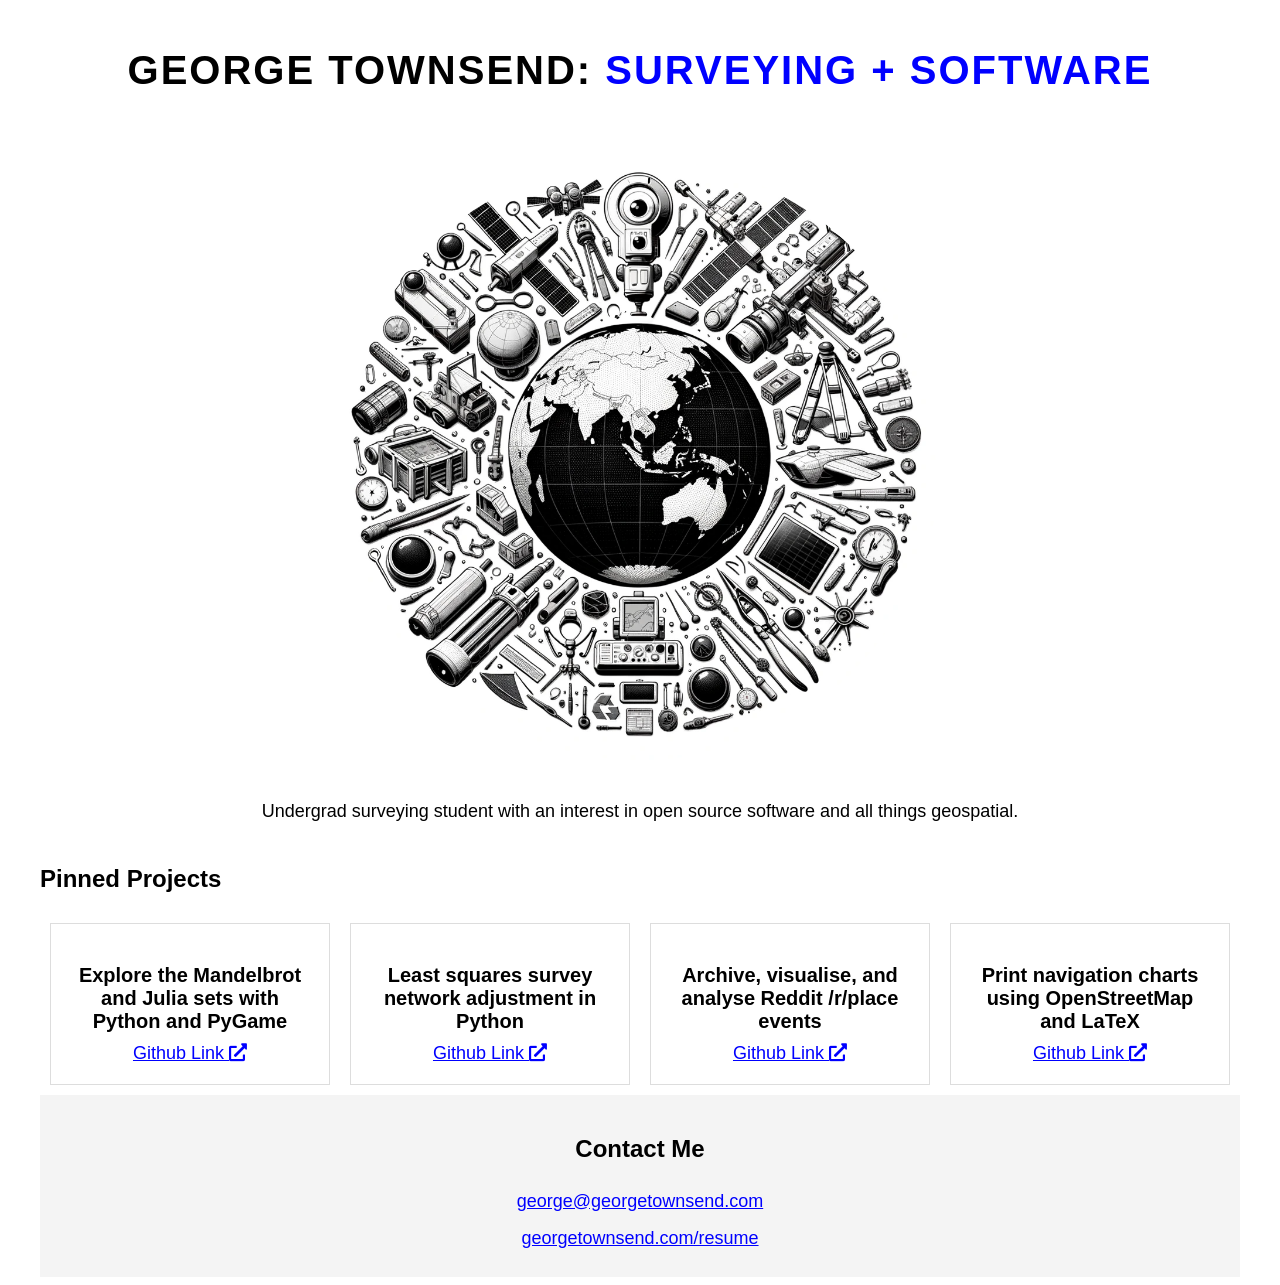
==== index.html @ 834d2ce9 "Update index.html" ====
<head>
  <meta name="robots" content="noindex, nofollow">
  <title>George Townsend: Geospatial Developer</title>
  <link rel="stylesheet" href="https://cdnjs.cloudflare.com/ajax/libs/font-awesome/5.14.0/css/all.min.css">
  <style>
    body {
      font-family: Arial, sans-serif;
    }

    .container {
      max-width: 1200px;
      margin: 0 auto;
    }

    img {
      display: block;
      margin: 0 auto;
      max-width: 50%;
      border-radius: 50%;
    }

    h1 {
      text-align: center;
      text-transform: uppercase;
      letter-spacing: 2px;
      font-size: 40px;
      padding: 40px 0;
    }

    h1 span {
      color: #0000ff;
    }

    p {
      font-size: 18px;
      line-height: 1.5;
      text-align: center;
      padding: 20px 0;
    }

    .project-list {
    display: flex;
    justify-content: center; /* center the cards */
    }

    .project-list .card {
    width: calc(33.33% - 20px);  /* divide the width into three cards with a 10px margin */
    margin: 10px;
    border: 1px solid #dddddd;
    padding: 20px;
    text-align: center;
    }

    .project-list .card h3 {
      font-size: 20px;
      margin-bottom: 10px;
    }

    .project-list .card a {
      font-size: 18px;
      color: blue;
    }

    .contact-section {
    background-color: #f4f4f4;
    padding: 20px;
    text-align: center;
    }
    .contact-section p{
    margin:0; /* remove margins */
    padding:5px 0; /* reduce the padding */
    }

    .contact-section h2 {
      font-size: 24px;
      margin-bottom: 20px;
    }

    .contact-section a {
      font-size: 18px;
      color: blue;
    }
footer {
    position: fixed;
    bottom: 0;
    right: 0;
    font-size: 12px; /*small text */
    padding: 10px;
}

  </style>
</head>

<body>
  <div class="container">
    <h1>George Townsend: <span>Surveying + Software</span></h1>
    <img src="generated_image.png" alt="An AI generated picture of a globe and semi-hallucinated geospatial things">
    <p>Undergrad surveying student with an interest in open source software and all things geospatial. </p>

    <h2>Pinned Projects</h2>
    <div class="project-list">
      <div class="card">
        <h3>Explore the Mandelbrot and Julia sets with Python and PyGame</h3>
        <a href="https://github.com/GeorgeTownsendd/cudabrot" target="_blank">Github Link <i class="fas fa-external-link-alt"></i></a>
      </div>
      <div class="card">
        <h3>Least squares survey network adjustment in Python</h3>
        <a href="https://github.com/GeorgeTownsendd/SurveyPy" target="_blank">Github Link <i class="fas fa-external-link-alt"></i></a>
      </div>
      <div class="card">
        <h3>Archive, visualise, and analyse Reddit /r/place events</h3>
        <a href="https://github.com/GeorgeTownsendd/PlaceTimelapseTool" target="_blank">Github Link <i class="fas fa-external-link-alt"></i></a>
      </div>
      <div class="card">
        <h3>Print navigation charts using OpenStreetMap and LaTeX</h3>
        <a href="https://http.cat/401" target="_blank">Github Link <i class="fas fa-external-link-alt"></i></a>
      </div>
    </div>

    <div class="contact-section">
      <h2>Contact Me</h2>
      <p><a href="mailto:george@georgetownsend.com">george@georgetownsend.com</a></p>
      <p><a href="http://www.georgetownsend.com/resume" target="_blank">georgetownsend.com/resume</a></p>
    </div>
  </div>
</body>
</html>
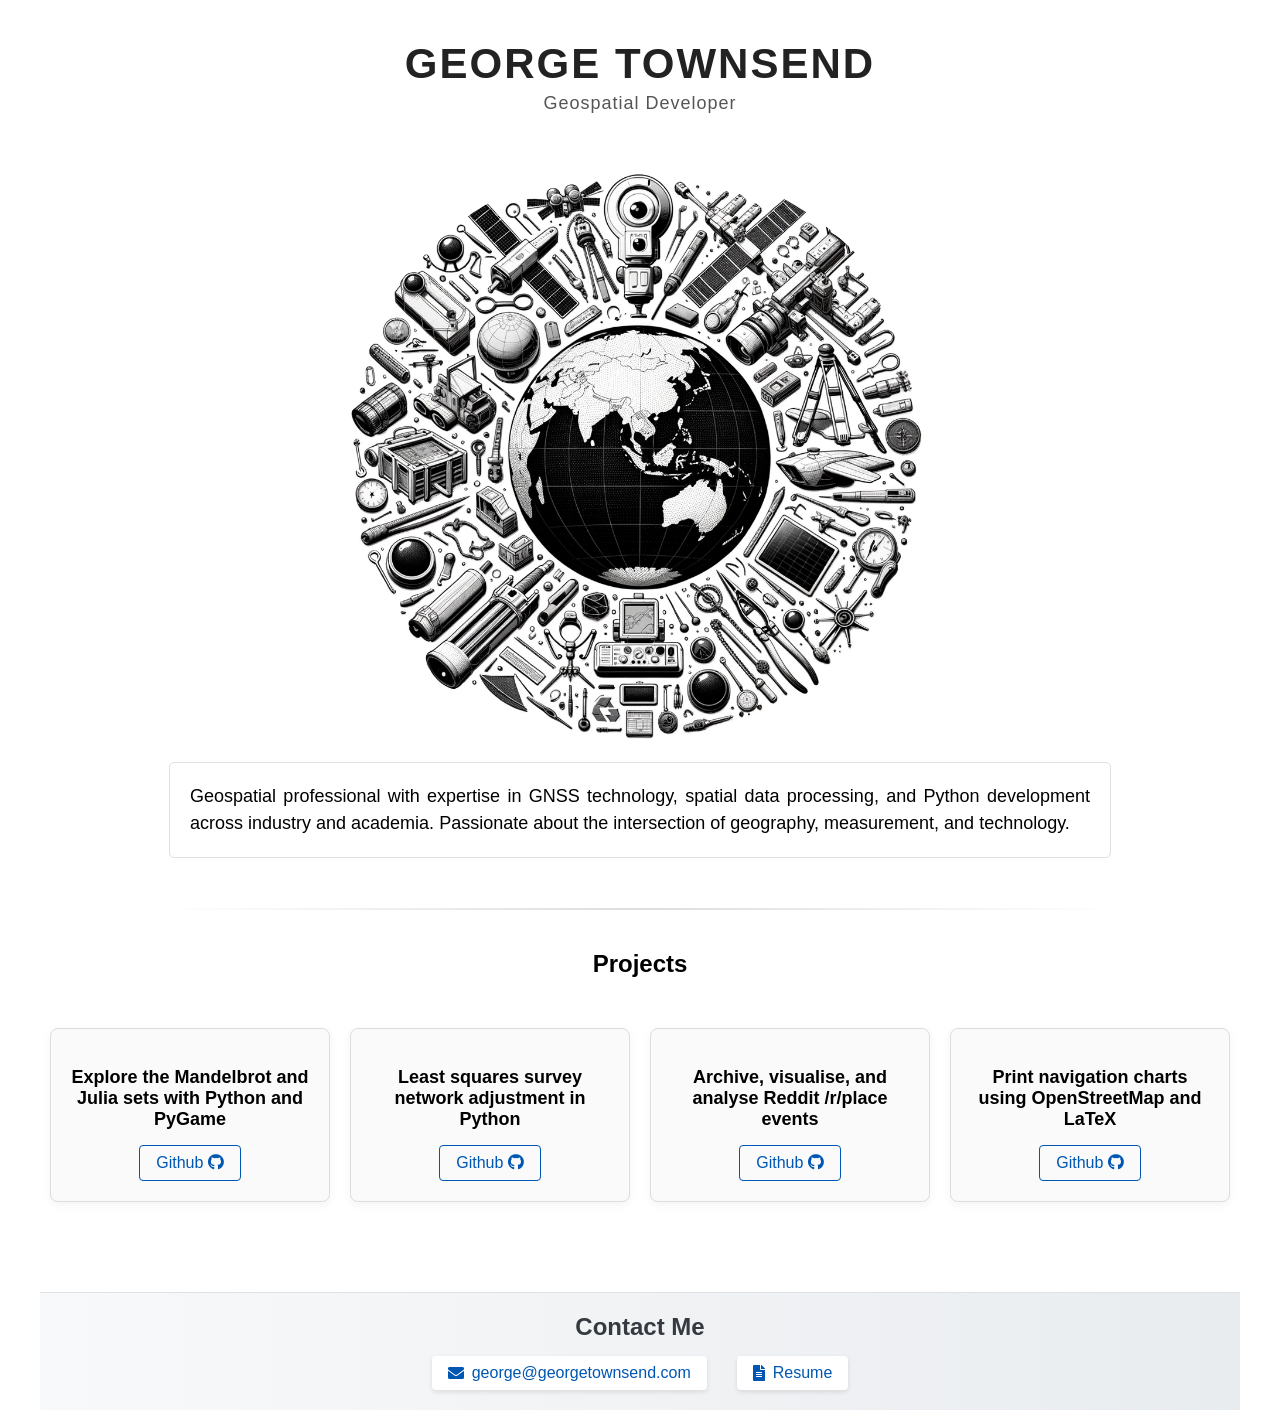
==== commit 932ba6bf: "Visual improvements" ====
--- a/index.html
+++ b/index.html
@@ -5,6 +5,8 @@
   <style>
     body {
       font-family: Arial, sans-serif;
+      margin: 0;
+      padding: 0;
     }
 
     .container {
@@ -23,12 +25,31 @@
       text-align: center;
       text-transform: uppercase;
       letter-spacing: 2px;
-      font-size: 40px;
-      padding: 40px 0;
+      font-size: 42px;
+      padding: 40px 0 20px;
+      position: relative;
+      font-weight: 700;
+      color: #222;
+    }
+
+    h1:after {
+      content: "Geospatial Developer";
+      display: block;
+      font-size: 18px;
+      letter-spacing: 1px;
+      font-weight: normal;
+      color: #555;
+      margin-top: 5px;
+      text-transform: none;
     }
 
     h1 span {
-      color: #0000ff;
+      color: #0056b3;
+    }
+
+    h2 {
+      text-align: center;
+      margin: 30px 0;
     }
 
     p {
@@ -38,91 +59,162 @@
       padding: 20px 0;
     }
 
+    .summary {
+      max-width: 75%;
+      margin: 0 auto;
+      border: 1px solid #e0e0e0;
+      padding: 20px;
+      border-radius: 5px;
+      text-align: justify;
+    }
+
+    .section-divider {
+      height: 2px;
+      background: linear-gradient(to right, transparent, #dddddd, transparent);
+      margin: 50px auto 40px;
+      width: 80%;
+    }
+
     .project-list {
-    display: flex;
-    justify-content: center; /* center the cards */
+      display: flex;
+      justify-content: center; /* center the cards */
+      flex-wrap: nowrap;
+      overflow-x: auto; /* allow horizontal scrolling if needed */
+      padding: 10px 0 30px 0;
     }
 
     .project-list .card {
-    width: calc(33.33% - 20px);  /* divide the width into three cards with a 10px margin */
-    margin: 10px;
-    border: 1px solid #dddddd;
-    padding: 20px;
-    text-align: center;
+      width: calc(25% - 20px);  /* divide the width into four cards with a 10px margin */
+      margin: 10px;
+      border: 1px solid #dddddd;
+      border-radius: 8px;
+      padding: 20px;
+      text-align: center;
+      box-shadow: 0 3px 10px rgba(0,0,0,0.05);
+      transition: transform 0.3s ease, box-shadow 0.3s ease;
+      background-color: #fafafa;
+    }
+
+    .project-list .card:hover {
+      transform: translateY(-5px);
+      box-shadow: 0 6px 15px rgba(0,0,0,0.1);
     }
 
     .project-list .card h3 {
-      font-size: 20px;
-      margin-bottom: 10px;
+      font-size: 18px;
+      margin-bottom: 15px;
+      min-height: 60px;
+      display: flex;
+      align-items: center;
+      justify-content: center;
     }
 
     .project-list .card a {
-      font-size: 18px;
-      color: blue;
+      font-size: 16px;
+      color: #0056b3;
+      text-decoration: none;
+      transition: color 0.3s ease;
+      display: inline-block;
+      padding: 8px 16px;
+      border: 1px solid #0056b3;
+      border-radius: 4px;
+    }
+
+    .project-list .card a:hover {
+      background-color: #0056b3;
+      color: white;
     }
 
     .contact-section {
-    background-color: #f4f4f4;
-    padding: 20px;
-    text-align: center;
-    }
-    .contact-section p{
-    margin:0; /* remove margins */
-    padding:5px 0; /* reduce the padding */
+      background: linear-gradient(to right, #f8f9fa, #e9ecef);
+      padding: 20px 0;
+      text-align: center;
+      margin-top: 50px;
+      border-top: 1px solid #dee2e6;
     }
 
     .contact-section h2 {
       font-size: 24px;
-      margin-bottom: 20px;
-    }
-
-    .contact-section a {
-      font-size: 18px;
-      color: blue;
-    }
-footer {
-    position: fixed;
-    bottom: 0;
-    right: 0;
-    font-size: 12px; /*small text */
-    padding: 10px;
-}
+      margin: 0 0 15px 0;
+      color: #343a40;
+    }
+
+    .contact-links {
+      display: flex;
+      justify-content: center;
+      gap: 30px;
+    }
+
+    .contact-links a {
+      font-size: 16px;
+      color: #0056b3;
+      text-decoration: none;
+      padding: 8px 16px;
+      border-radius: 4px;
+      transition: all 0.3s ease;
+      background-color: white;
+      box-shadow: 0 2px 5px rgba(0,0,0,0.1);
+      display: flex;
+      align-items: center;
+    }
+
+    .contact-links a i {
+      margin-right: 8px;
+    }
+
+    .contact-links a:hover {
+      transform: translateY(-3px);
+      box-shadow: 0 4px 8px rgba(0,0,0,0.15);
+      color: #0033a0;
+    }
+
+    footer {
+      position: fixed;
+      bottom: 0;
+      right: 0;
+      font-size: 12px; /*small text */
+      padding: 10px;
+    }
 
   </style>
 </head>
 
 <body>
   <div class="container">
-    <h1>George Townsend: <span>Surveying + Software</span></h1>
+    <h1>George Townsend</h1>
     <img src="generated_image.png" alt="An AI generated picture of a globe and semi-hallucinated geospatial things">
-    <p>Undergrad surveying student with an interest in open source software and all things geospatial. </p>
-
-    <h2>Pinned Projects</h2>
+    <p class="summary">Geospatial professional with expertise in GNSS technology, spatial data processing, and Python development
+across industry and academia. Passionate about the intersection of geography, measurement, and technology.</p>
+
+    <div class="section-divider"></div>
+
+    <h2>Projects</h2>
     <div class="project-list">
       <div class="card">
         <h3>Explore the Mandelbrot and Julia sets with Python and PyGame</h3>
-        <a href="https://github.com/GeorgeTownsendd/cudabrot" target="_blank">Github Link <i class="fas fa-external-link-alt"></i></a>
+        <a href="https://github.com/GeorgeTownsendd/cudabrot" target="_blank">Github <i class="fab fa-github"></i></a>
       </div>
       <div class="card">
         <h3>Least squares survey network adjustment in Python</h3>
-        <a href="https://github.com/GeorgeTownsendd/SurveyPy" target="_blank">Github Link <i class="fas fa-external-link-alt"></i></a>
+        <a href="https://github.com/GeorgeTownsendd/SurveyPy" target="_blank">Github <i class="fab fa-github"></i></a>
       </div>
       <div class="card">
         <h3>Archive, visualise, and analyse Reddit /r/place events</h3>
-        <a href="https://github.com/GeorgeTownsendd/PlaceTimelapseTool" target="_blank">Github Link <i class="fas fa-external-link-alt"></i></a>
+        <a href="https://github.com/GeorgeTownsendd/PlaceTimelapseTool" target="_blank">Github <i class="fab fa-github"></i></a>
       </div>
       <div class="card">
         <h3>Print navigation charts using OpenStreetMap and LaTeX</h3>
-        <a href="https://http.cat/401" target="_blank">Github Link <i class="fas fa-external-link-alt"></i></a>
+        <a href="https://http.cat/401" target="_blank">Github <i class="fab fa-github"></i></a>
       </div>
     </div>
 
     <div class="contact-section">
       <h2>Contact Me</h2>
-      <p><a href="mailto:george@georgetownsend.com">george@georgetownsend.com</a></p>
-      <p><a href="http://www.georgetownsend.com/resume" target="_blank">georgetownsend.com/resume</a></p>
+      <div class="contact-links">
+        <a href="mailto:george@georgetownsend.com"><i class="fas fa-envelope"></i> george@georgetownsend.com</a>
+        <a href="http://www.georgetownsend.com/resume" target="_blank"><i class="fas fa-file-alt"></i> Resume</a>
+      </div>
     </div>
   </div>
 </body>
-</html>
-
+</html>
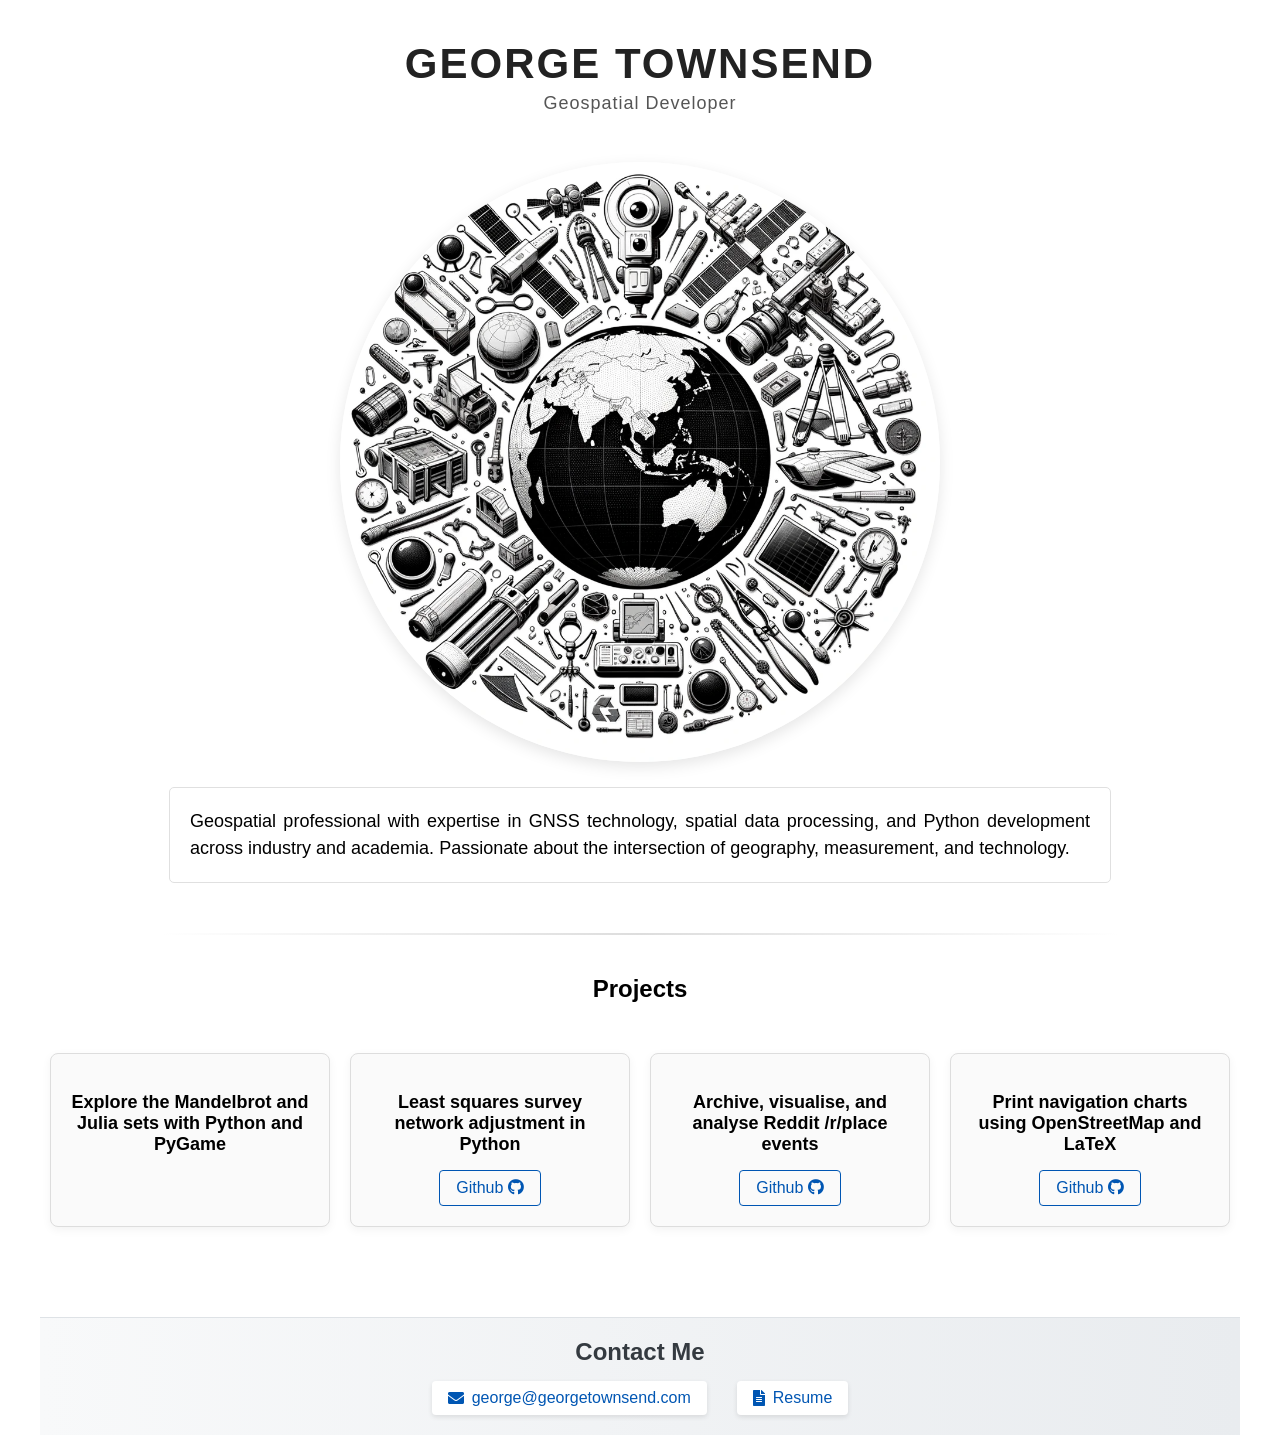
==== commit 4f3391cd: "Visual improvements" ====
--- a/index.html
+++ b/index.html
@@ -16,9 +16,11 @@
 
     img {
       display: block;
-      margin: 0 auto;
+      margin: 0 auto 25px;
       max-width: 50%;
       border-radius: 50%;
+      box-shadow: 0 5px 15px rgba(0,0,0,0.1);
+      transition: transform 0.3s ease;
     }
 
     h1 {
@@ -192,7 +194,6 @@
     <div class="project-list">
       <div class="card">
         <h3>Explore the Mandelbrot and Julia sets with Python and PyGame</h3>
-        <a href="https://github.com/GeorgeTownsendd/cudabrot" target="_blank">Github <i class="fab fa-github"></i></a>
       </div>
       <div class="card">
         <h3>Least squares survey network adjustment in Python</h3>
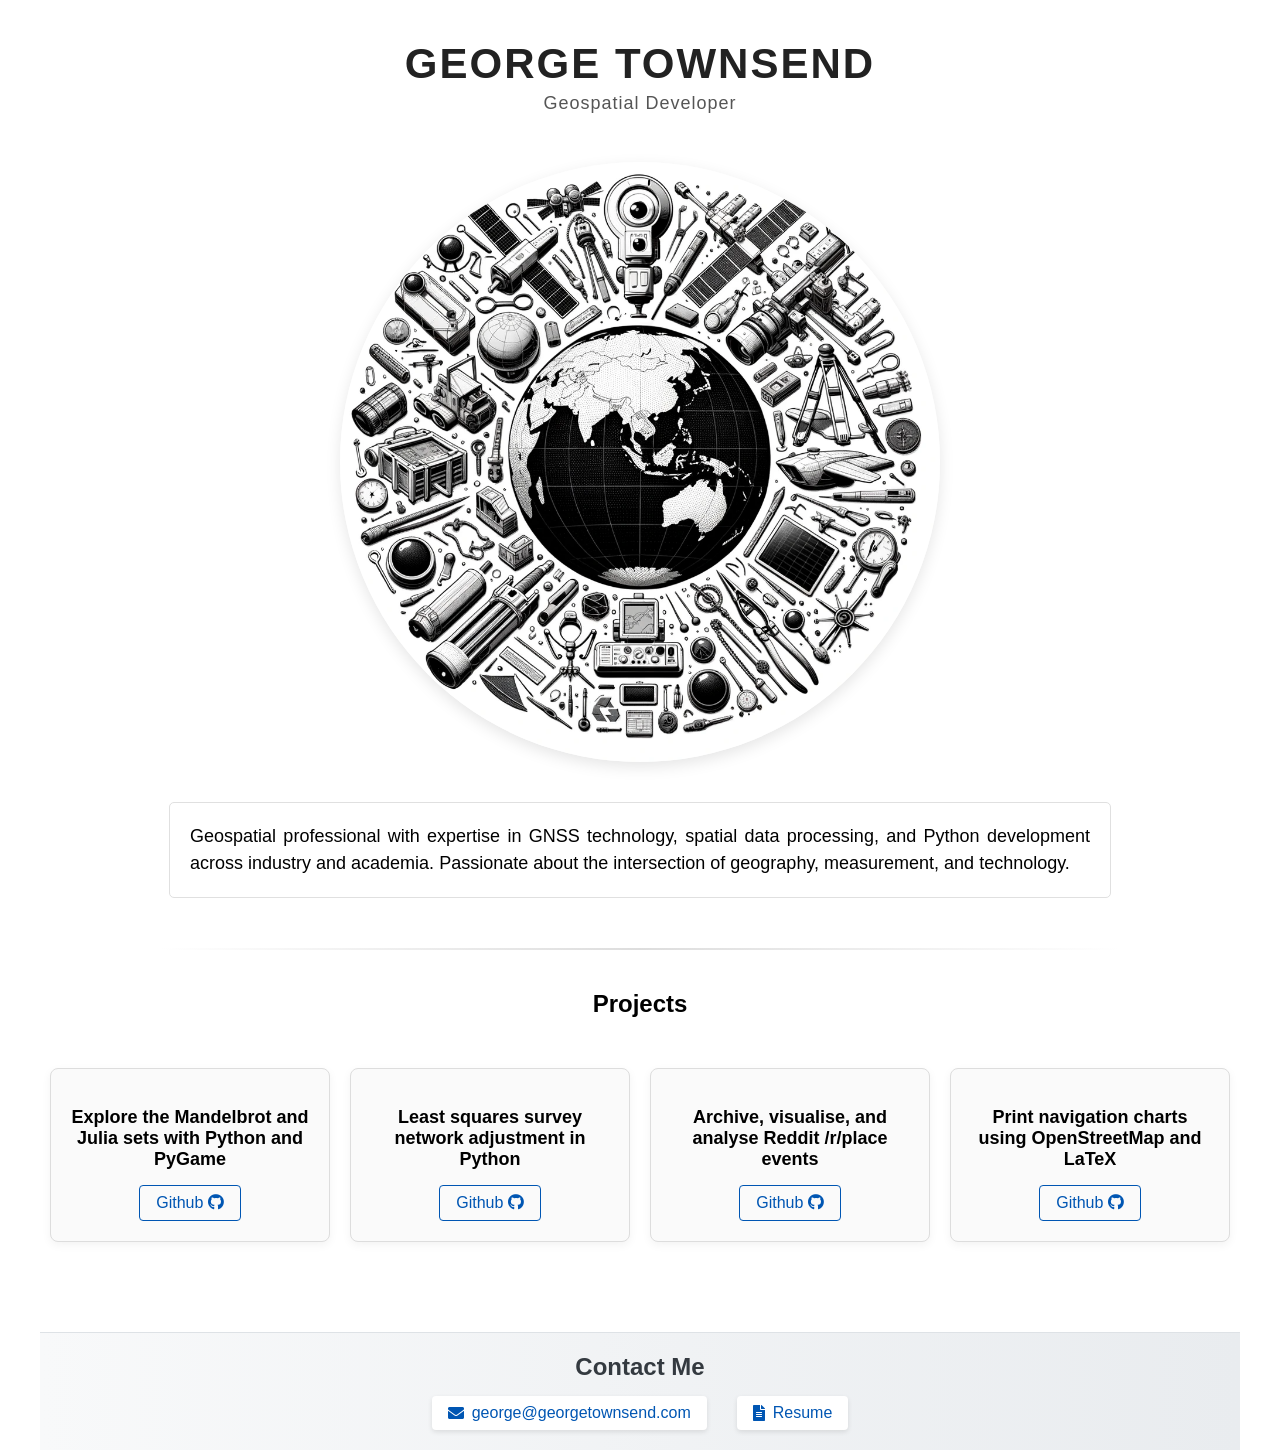
==== commit 3174e7b7: "Visual improvements" ====
--- a/index.html
+++ b/index.html
@@ -16,7 +16,7 @@
 
     img {
       display: block;
-      margin: 0 auto 25px;
+      margin: 0 auto 40px; /* Added bottom margin of 40px */
       max-width: 50%;
       border-radius: 50%;
       box-shadow: 0 5px 15px rgba(0,0,0,0.1);
@@ -194,6 +194,7 @@
     <div class="project-list">
       <div class="card">
         <h3>Explore the Mandelbrot and Julia sets with Python and PyGame</h3>
+        <a href="https://github.com/GeorgeTownsendd/cudabrot" target="_blank">Github <i class="fab fa-github"></i></a>
       </div>
       <div class="card">
         <h3>Least squares survey network adjustment in Python</h3>
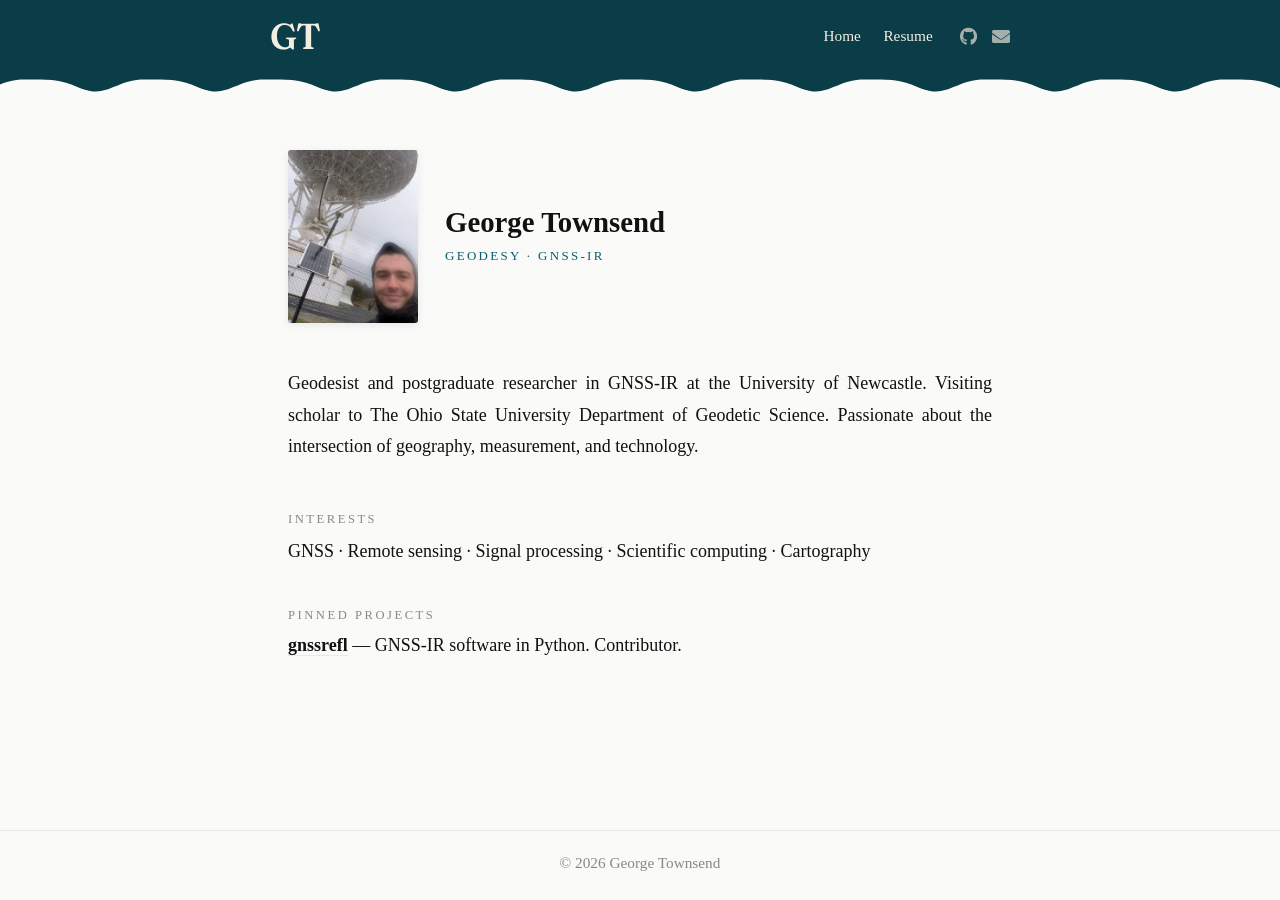
==== commit aa7b0428: "Redesign landing page" ====
--- a/index.html
+++ b/index.html
@@ -1,222 +1,120 @@
+<!doctype html>
+<html lang="en">
 <head>
+  <meta charset="utf-8">
+  <meta name="viewport" content="width=device-width,initial-scale=1">
   <meta name="robots" content="noindex, nofollow">
-  <title>George Townsend: Geospatial Developer</title>
+  <title>George Townsend — Geodesist</title>
+  <meta name="description" content="George Townsend — geodesist and postgraduate researcher in GNSS Interferometric Reflectometry at the University of Newcastle.">
+
+  <link rel="icon" type="image/svg+xml" href="/favicon.svg">
+
+  <!-- Open Graph / Facebook / Slack / LinkedIn / Discord -->
+  <meta property="og:type" content="website">
+  <meta property="og:url" content="https://georgetownsend.com/">
+  <meta property="og:title" content="George Townsend — Geodesist">
+  <meta property="og:description" content="Geodesist and postgraduate researcher in GNSS Interferometric Reflectometry at the University of Newcastle.">
+  <meta property="og:image" content="https://georgetownsend.com/og-image.png">
+  <meta property="og:image:width" content="1200">
+  <meta property="og:image:height" content="630">
+  <meta property="og:image:alt" content="George Townsend — Geodesy &middot; GNSS-IR">
+
+  <!-- Twitter -->
+  <meta name="twitter:card" content="summary_large_image">
+  <meta name="twitter:title" content="George Townsend — Geodesist">
+  <meta name="twitter:description" content="Geodesist and postgraduate researcher in GNSS Interferometric Reflectometry at the University of Newcastle.">
+  <meta name="twitter:image" content="https://georgetownsend.com/og-image.png">
+
+  <link rel="preconnect" href="https://fonts.googleapis.com">
+  <link rel="preconnect" href="https://fonts.gstatic.com" crossorigin>
+  <link href="https://fonts.googleapis.com/css2?family=Fraunces:opsz,wght@9..144,600&display=swap" rel="stylesheet">
+  <link rel="stylesheet" href="/styles.css">
   <link rel="stylesheet" href="https://cdnjs.cloudflare.com/ajax/libs/font-awesome/5.14.0/css/all.min.css">
-  <style>
-    body {
-      font-family: Arial, sans-serif;
-      margin: 0;
-      padding: 0;
+</head>
+<body>
+  <header>
+    <nav>
+      <a href="/" class="site-name" aria-label="George Townsend — Home">GT</a>
+      <div class="nav-right">
+        <div class="nav-links">
+          <a href="/">Home</a>
+          <a href="/resume.pdf">Resume</a>
+        </div>
+        <div class="social-links">
+          <a href="https://github.com/GeorgeTownsendd" target="_blank" rel="noopener" aria-label="GitHub"><i class="fab fa-github"></i></a>
+          <a href="mailto:george@georgetownsend.com" aria-label="Email"><i class="fas fa-envelope"></i></a>
+        </div>
+      </div>
+    </nav>
+  </header>
+
+  <div class="signal-wave" aria-hidden="true">
+    <svg class="signal-wave-svg" preserveAspectRatio="none"><path id="signal-wave-path" d=""/></svg>
+  </div>
+
+  <main>
+    <section class="profile">
+      <img src="/warkworth_selfie.jpg" alt="George Townsend at the Warkworth GNSS site" class="profile-photo">
+      <div class="profile-text">
+        <h1>George Townsend</h1>
+        <p class="tagline">Geodesy · GNSS-IR</p>
+      </div>
+    </section>
+
+    <section class="bio">
+      <p>
+        Geodesist and postgraduate researcher in GNSS-IR at the University of Newcastle. Visiting scholar to The Ohio State University Department of Geodetic Science. Passionate about the intersection of geography, measurement, and technology.
+      </p>
+    </section>
+
+    <section class="section">
+      <span class="label">Interests</span>
+      <p class="interests-line">GNSS · Remote sensing · Signal processing · Scientific computing · Cartography</p>
+    </section>
+
+    <section class="section">
+      <span class="label">Pinned Projects</span>
+      <ul class="project-list">
+        <li>
+          <span class="proj-title"><a href="https://github.com/kristinemlarson/gnssrefl" target="_blank" rel="noopener">gnssrefl</a></span>
+          &mdash; GNSS-IR software in Python. Contributor.
+        </li>
+      </ul>
+    </section>
+  </main>
+
+  <footer>
+    <p>&copy; <span id="year">2026</span> George Townsend</p>
+  </footer>
+  <script>document.getElementById('year').textContent = String(new Date().getFullYear());</script>
+  <script>
+  // Header signal-wave: fundamental (drifts left) + 2nd harmonic (drifts right),
+  // phase-walking independently. y(x,t) = mid - A1·sin(2π(x+v1·t)/L1) - A2·sin(2π(x-v2·t)/L2)
+  (function () {
+    var path = document.getElementById('signal-wave-path');
+    var svg  = document.querySelector('.signal-wave-svg');
+    if (!path || !svg) return;
+    var MID = 12, A1 = 6, L1 = 120, V1 = 5;     // fundamental, leftward (px/s)
+    var      A2 = 1.5, L2 = 60,  V2 = 3;        // 2nd harmonic, leftward (px/s)
+    var STEP = 3;
+    var reduce = window.matchMedia('(prefers-reduced-motion: reduce)').matches;
+    function frame() {
+      // Phase from wall-clock time so the wave syncs across refreshes / visitors.
+      var dt = Date.now() / 1000;
+      var W = Math.ceil(svg.clientWidth) + STEP;
+      var d = '';
+      for (var x = 0; x <= W; x += STEP) {
+        var y = MID
+          - A1 * Math.sin(2 * Math.PI * (x + V1 * dt) / L1)
+          - A2 * Math.sin(2 * Math.PI * (x + V2 * dt) / L2);
+        d += (x === 0 ? 'M' : 'L') + x + ',' + y.toFixed(2) + ' ';
+      }
+      d += 'L' + W + ',0 L0,0 Z';
+      path.setAttribute('d', d);
+      if (!reduce) requestAnimationFrame(frame);
     }
-
-    .container {
-      max-width: 1200px;
-      margin: 0 auto;
-    }
-
-    img {
-      display: block;
-      margin: 0 auto 40px; /* Added bottom margin of 40px */
-      max-width: 50%;
-      border-radius: 50%;
-      box-shadow: 0 5px 15px rgba(0,0,0,0.1);
-      transition: transform 0.3s ease;
-    }
-
-    h1 {
-      text-align: center;
-      text-transform: uppercase;
-      letter-spacing: 2px;
-      font-size: 42px;
-      padding: 40px 0 20px;
-      position: relative;
-      font-weight: 700;
-      color: #222;
-    }
-
-    h1:after {
-      content: "Geospatial Developer";
-      display: block;
-      font-size: 18px;
-      letter-spacing: 1px;
-      font-weight: normal;
-      color: #555;
-      margin-top: 5px;
-      text-transform: none;
-    }
-
-    h1 span {
-      color: #0056b3;
-    }
-
-    h2 {
-      text-align: center;
-      margin: 30px 0;
-    }
-
-    p {
-      font-size: 18px;
-      line-height: 1.5;
-      text-align: center;
-      padding: 20px 0;
-    }
-
-    .summary {
-      max-width: 75%;
-      margin: 0 auto;
-      border: 1px solid #e0e0e0;
-      padding: 20px;
-      border-radius: 5px;
-      text-align: justify;
-    }
-
-    .section-divider {
-      height: 2px;
-      background: linear-gradient(to right, transparent, #dddddd, transparent);
-      margin: 50px auto 40px;
-      width: 80%;
-    }
-
-    .project-list {
-      display: flex;
-      justify-content: center; /* center the cards */
-      flex-wrap: nowrap;
-      overflow-x: auto; /* allow horizontal scrolling if needed */
-      padding: 10px 0 30px 0;
-    }
-
-    .project-list .card {
-      width: calc(25% - 20px);  /* divide the width into four cards with a 10px margin */
-      margin: 10px;
-      border: 1px solid #dddddd;
-      border-radius: 8px;
-      padding: 20px;
-      text-align: center;
-      box-shadow: 0 3px 10px rgba(0,0,0,0.05);
-      transition: transform 0.3s ease, box-shadow 0.3s ease;
-      background-color: #fafafa;
-    }
-
-    .project-list .card:hover {
-      transform: translateY(-5px);
-      box-shadow: 0 6px 15px rgba(0,0,0,0.1);
-    }
-
-    .project-list .card h3 {
-      font-size: 18px;
-      margin-bottom: 15px;
-      min-height: 60px;
-      display: flex;
-      align-items: center;
-      justify-content: center;
-    }
-
-    .project-list .card a {
-      font-size: 16px;
-      color: #0056b3;
-      text-decoration: none;
-      transition: color 0.3s ease;
-      display: inline-block;
-      padding: 8px 16px;
-      border: 1px solid #0056b3;
-      border-radius: 4px;
-    }
-
-    .project-list .card a:hover {
-      background-color: #0056b3;
-      color: white;
-    }
-
-    .contact-section {
-      background: linear-gradient(to right, #f8f9fa, #e9ecef);
-      padding: 20px 0;
-      text-align: center;
-      margin-top: 50px;
-      border-top: 1px solid #dee2e6;
-    }
-
-    .contact-section h2 {
-      font-size: 24px;
-      margin: 0 0 15px 0;
-      color: #343a40;
-    }
-
-    .contact-links {
-      display: flex;
-      justify-content: center;
-      gap: 30px;
-    }
-
-    .contact-links a {
-      font-size: 16px;
-      color: #0056b3;
-      text-decoration: none;
-      padding: 8px 16px;
-      border-radius: 4px;
-      transition: all 0.3s ease;
-      background-color: white;
-      box-shadow: 0 2px 5px rgba(0,0,0,0.1);
-      display: flex;
-      align-items: center;
-    }
-
-    .contact-links a i {
-      margin-right: 8px;
-    }
-
-    .contact-links a:hover {
-      transform: translateY(-3px);
-      box-shadow: 0 4px 8px rgba(0,0,0,0.15);
-      color: #0033a0;
-    }
-
-    footer {
-      position: fixed;
-      bottom: 0;
-      right: 0;
-      font-size: 12px; /*small text */
-      padding: 10px;
-    }
-
-  </style>
-</head>
-
-<body>
-  <div class="container">
-    <h1>George Townsend</h1>
-    <img src="generated_image.png" alt="An AI generated picture of a globe and semi-hallucinated geospatial things">
-    <p class="summary">Geospatial professional with expertise in GNSS technology, spatial data processing, and Python development
-across industry and academia. Passionate about the intersection of geography, measurement, and technology.</p>
-
-    <div class="section-divider"></div>
-
-    <h2>Projects</h2>
-    <div class="project-list">
-      <div class="card">
-        <h3>Explore the Mandelbrot and Julia sets with Python and PyGame</h3>
-        <a href="https://github.com/GeorgeTownsendd/cudabrot" target="_blank">Github <i class="fab fa-github"></i></a>
-      </div>
-      <div class="card">
-        <h3>Least squares survey network adjustment in Python</h3>
-        <a href="https://github.com/GeorgeTownsendd/SurveyPy" target="_blank">Github <i class="fab fa-github"></i></a>
-      </div>
-      <div class="card">
-        <h3>Archive, visualise, and analyse Reddit /r/place events</h3>
-        <a href="https://github.com/GeorgeTownsendd/PlaceTimelapseTool" target="_blank">Github <i class="fab fa-github"></i></a>
-      </div>
-      <div class="card">
-        <h3>Print navigation charts using OpenStreetMap and LaTeX</h3>
-        <a href="https://http.cat/401" target="_blank">Github <i class="fab fa-github"></i></a>
-      </div>
-    </div>
-
-    <div class="contact-section">
-      <h2>Contact Me</h2>
-      <div class="contact-links">
-        <a href="mailto:george@georgetownsend.com"><i class="fas fa-envelope"></i> george@georgetownsend.com</a>
-        <a href="http://www.georgetownsend.com/resume" target="_blank"><i class="fas fa-file-alt"></i> Resume</a>
-      </div>
-    </div>
-  </div>
+    requestAnimationFrame(frame);
+  })();
+  </script>
 </body>
-</html>+</html>
--- a/styles.css
+++ b/styles.css
@@ -0,0 +1,277 @@
+:root {
+  --accent: #0a5d6e;
+  --accent-soft: #2e7d8a;
+  --header-bg: #0a3d47;
+  --header-fg: #f4ede1;
+  --header-fg-dim: rgba(244, 237, 225, 0.65);
+  --black: #111111;
+  --gray: #888888;
+  --gray-light: #e8e8e8;
+  --background: #fafaf8;
+}
+
+* { box-sizing: border-box; }
+
+body {
+  font-family: Georgia, 'Times New Roman', Times, serif;
+  margin: 0;
+  padding: 0;
+  background-color: var(--background);
+  color: var(--black);
+  font-size: 18px;
+  line-height: 1.75;
+  text-align: left;
+  word-wrap: break-word;
+  overflow-wrap: break-word;
+  display: flex;
+  flex-direction: column;
+  min-height: 100vh;
+}
+
+main {
+  width: 740px;
+  max-width: calc(100% - 2em);
+  margin: 0 auto;
+  padding: 3em 1em 1em;
+  text-align: justify;
+  hyphens: auto;
+  -webkit-hyphens: auto;
+  flex: 1 0 auto;
+}
+
+h1, h2, h3, h4 {
+  margin: 0 0 0.5rem 0;
+  color: var(--black);
+  font-family: Georgia, 'Times New Roman', Times, serif;
+  line-height: 1.2;
+  font-weight: bold;
+}
+
+h1 { font-size: 2.5em; }
+h2 { font-size: 1.6em; }
+h3 { font-size: 1.25em; }
+
+a {
+  color: var(--accent);
+  text-decoration: none;
+  border-bottom: 1px solid transparent;
+  transition: border-color 0.15s ease, color 0.15s ease;
+}
+
+a:hover { border-bottom-color: var(--accent); }
+
+p { margin-bottom: 1.25em; }
+
+img { max-width: 100%; height: auto; }
+
+hr {
+  border: none;
+  border-top: 1px solid var(--gray-light);
+  margin: 2em 0;
+}
+
+.label {
+  font-size: 0.7em;
+  letter-spacing: 0.2em;
+  text-transform: uppercase;
+  color: var(--gray);
+  font-family: Georgia, serif;
+  margin-bottom: 0.5em;
+  display: block;
+}
+
+/* ── Header ───────────────────────────────────────── */
+header {
+  padding: 0 1.5em;
+  background: var(--header-bg);
+  color: var(--header-fg);
+}
+
+/* Header continues down through the signal-wave; its bottom edge is a
+   live superposition of fundamental + 2nd harmonic with independent
+   velocities (one drifting left, one drifting right). The path is computed
+   each frame in JS so the harmonics phase-walk freely. */
+.signal-wave {
+  height: 24px;
+  width: 100%;
+  line-height: 0;
+  overflow: hidden;
+}
+
+.signal-wave-svg {
+  display: block;
+  width: 100%;
+  height: 24px;
+}
+
+.signal-wave-svg path {
+  fill: var(--header-bg);
+}
+
+header nav {
+  display: flex;
+  align-items: center;
+  justify-content: space-between;
+  max-width: 740px;
+  margin: 0 auto;
+  height: 72px;
+}
+
+.site-name {
+  font-family: 'Fraunces', Georgia, serif;
+  font-size: 2em;
+  letter-spacing: -0.02em;
+  color: var(--header-fg);
+  text-decoration: none;
+  border-bottom: none;
+  font-weight: 600;
+  line-height: 1;
+  font-feature-settings: "ss01";
+}
+
+.site-name:hover {
+  border-bottom: none;
+  color: var(--accent-soft);
+}
+
+.nav-right {
+  display: flex;
+  align-items: center;
+  gap: 1.5em;
+}
+
+.nav-links {
+  display: flex;
+  gap: 1.25em;
+}
+
+.nav-links a {
+  font-size: 0.85em;
+  color: var(--header-fg);
+  border-bottom: none;
+}
+
+.nav-links a:hover {
+  color: var(--accent-soft);
+  border-bottom: none;
+}
+
+.social-links {
+  display: flex;
+  align-items: center;
+  gap: 0.85em;
+}
+
+.social-links a {
+  color: var(--header-fg-dim);
+  border-bottom: none;
+  display: flex;
+  align-items: center;
+  transition: color 0.15s ease;
+}
+
+.social-links a:hover {
+  color: var(--header-fg);
+  border-bottom: none;
+}
+
+/* ── Profile block (home) ─────────────────────────── */
+.profile {
+  display: flex;
+  align-items: center;
+  gap: 1.5em;
+  margin-bottom: 2.5em;
+}
+
+.profile-photo {
+  width: 130px;
+  height: auto;
+  flex-shrink: 0;
+  border-radius: 3px;
+  display: block;
+  box-shadow: 0 2px 8px rgba(0, 0, 0, 0.08);
+}
+
+.profile-text h1 {
+  font-size: 1.6em;
+  margin: 0 0 0.2em 0;
+}
+
+.tagline {
+  font-size: 0.72em;
+  letter-spacing: 0.18em;
+  text-transform: uppercase;
+  color: var(--accent);
+  margin: 0;
+  font-family: Georgia, serif;
+}
+
+/* ── Sections ─────────────────────────────────────── */
+.bio { margin-bottom: 2.5em; }
+
+.section { margin-bottom: 2em; }
+
+.section > p:last-child { margin-bottom: 0; }
+
+.interests-line { color: var(--black); margin-top: 0; }
+
+.project-list {
+  list-style: none;
+  padding: 0;
+  margin: 0;
+}
+
+.project-list li {
+  margin-bottom: 0.85em;
+  line-height: 1.55;
+}
+
+.project-list .proj-title { font-weight: bold; }
+
+.project-list .proj-title a {
+  color: var(--black);
+  border-bottom: 1px solid var(--gray-light);
+}
+
+.project-list .proj-title a:hover {
+  color: var(--accent);
+  border-bottom-color: var(--accent);
+}
+
+/* ── Sub-page (e.g. GNSS-IR) ──────────────────────── */
+.page-header { margin-bottom: 2.5em; }
+
+.page-header h1 { font-size: 2em; margin-bottom: 0.25em; }
+
+.page-header .tagline { color: var(--accent); }
+
+.hero-photo {
+  width: 100%;
+  max-width: 480px;
+  border-radius: 3px;
+  margin: 1em 0 2em 0;
+  box-shadow: 0 2px 12px rgba(0, 0, 0, 0.1);
+}
+
+/* ── Footer ───────────────────────────────────────── */
+footer {
+  text-align: center;
+  padding: 1.25em 1em 1.5em;
+  color: var(--gray);
+  font-size: 0.85em;
+  border-top: 1px solid var(--gray-light);
+  margin-top: 0;
+  flex-shrink: 0;
+}
+
+footer p { margin: 0; }
+
+/* ── Responsive ───────────────────────────────────── */
+@media (max-width: 740px) {
+  body { font-size: 16px; }
+  main { padding: 1.5em 1em; }
+  .social-links { display: none; }
+  .profile { gap: 1em; }
+  .profile-photo { width: 96px; }
+  .profile-text h1 { font-size: 1.35em; }
+}
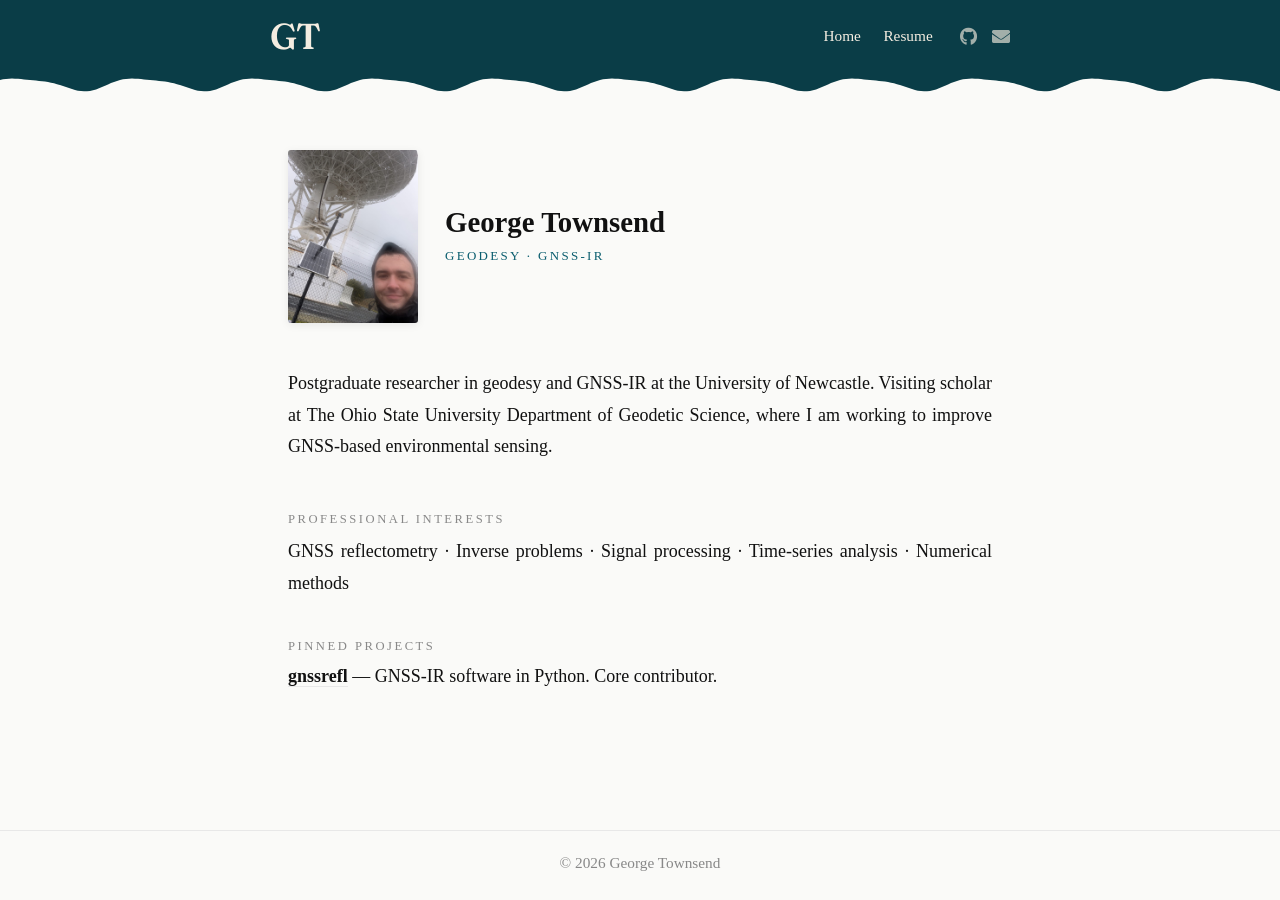
==== commit f1b4b55a: "Update bio language and interests" ====
--- a/index.html
+++ b/index.html
@@ -4,16 +4,16 @@
   <meta charset="utf-8">
   <meta name="viewport" content="width=device-width,initial-scale=1">
   <meta name="robots" content="noindex, nofollow">
-  <title>George Townsend — Geodesist</title>
-  <meta name="description" content="George Townsend — geodesist and postgraduate researcher in GNSS Interferometric Reflectometry at the University of Newcastle.">
+  <title>George Townsend — Geodesy &amp; GNSS-IR</title>
+  <meta name="description" content="George Townsend — postgraduate researcher in geodesy & GNSS-IR at the University of Newcastle.">
 
   <link rel="icon" type="image/svg+xml" href="/favicon.svg">
 
   <!-- Open Graph / Facebook / Slack / LinkedIn / Discord -->
   <meta property="og:type" content="website">
   <meta property="og:url" content="https://georgetownsend.com/">
-  <meta property="og:title" content="George Townsend — Geodesist">
-  <meta property="og:description" content="Geodesist and postgraduate researcher in GNSS Interferometric Reflectometry at the University of Newcastle.">
+  <meta property="og:title" content="George Townsend — Geodesy &amp; GNSS-IR">
+  <meta property="og:description" content="Postgraduate researcher in geodesy & GNSS-IR at the University of Newcastle.">
   <meta property="og:image" content="https://georgetownsend.com/og-image.png">
   <meta property="og:image:width" content="1200">
   <meta property="og:image:height" content="630">
@@ -21,8 +21,8 @@
 
   <!-- Twitter -->
   <meta name="twitter:card" content="summary_large_image">
-  <meta name="twitter:title" content="George Townsend — Geodesist">
-  <meta name="twitter:description" content="Geodesist and postgraduate researcher in GNSS Interferometric Reflectometry at the University of Newcastle.">
+  <meta name="twitter:title" content="George Townsend — Geodesy &amp; GNSS-IR">
+  <meta name="twitter:description" content="Postgraduate researcher in geodesy & GNSS-IR at the University of Newcastle.">
   <meta name="twitter:image" content="https://georgetownsend.com/og-image.png">
 
   <link rel="preconnect" href="https://fonts.googleapis.com">
@@ -63,13 +63,13 @@
 
     <section class="bio">
       <p>
-        Geodesist and postgraduate researcher in GNSS-IR at the University of Newcastle. Visiting scholar to The Ohio State University Department of Geodetic Science. Passionate about the intersection of geography, measurement, and technology.
+        Postgraduate researcher in geodesy and GNSS-IR at the University of Newcastle. Visiting scholar at The Ohio State University Department of Geodetic Science, where I am working to improve GNSS-based environmental sensing.
       </p>
     </section>
 
     <section class="section">
-      <span class="label">Interests</span>
-      <p class="interests-line">GNSS · Remote sensing · Signal processing · Scientific computing · Cartography</p>
+      <span class="label">Professional Interests</span>
+      <p class="interests-line">GNSS reflectometry · Inverse problems · Signal processing · Time-series analysis · Numerical methods</p>
     </section>
 
     <section class="section">
@@ -77,7 +77,7 @@
       <ul class="project-list">
         <li>
           <span class="proj-title"><a href="https://github.com/kristinemlarson/gnssrefl" target="_blank" rel="noopener">gnssrefl</a></span>
-          &mdash; GNSS-IR software in Python. Contributor.
+          &mdash; GNSS-IR software in Python. Core contributor.
         </li>
       </ul>
     </section>
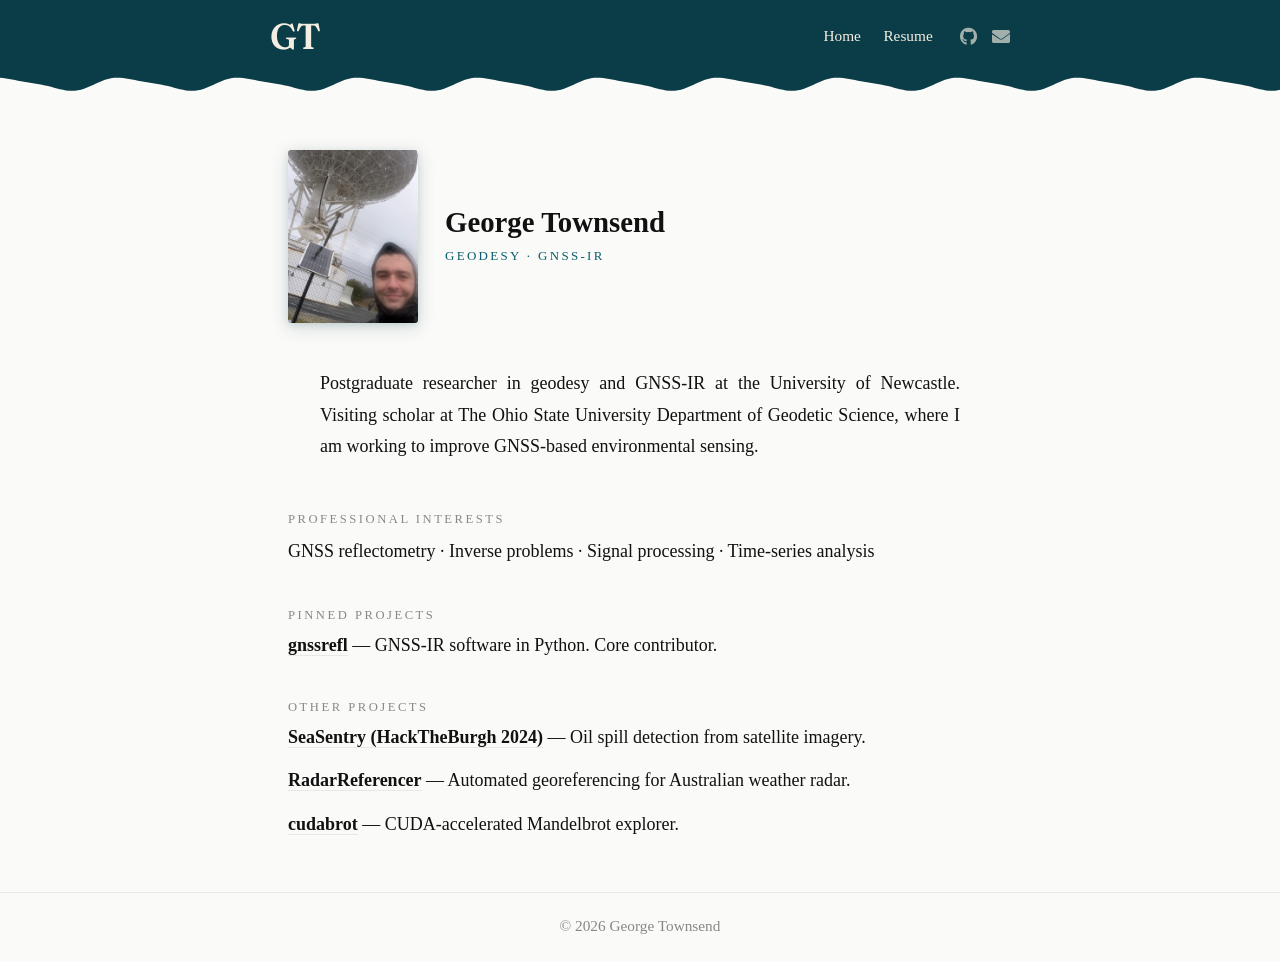
==== commit 833bbef5: "Update landing page" ====
--- a/index.html
+++ b/index.html
@@ -69,7 +69,7 @@
 
     <section class="section">
       <span class="label">Professional Interests</span>
-      <p class="interests-line">GNSS reflectometry · Inverse problems · Signal processing · Time-series analysis · Numerical methods</p>
+      <p class="interests-line">GNSS reflectometry · Inverse problems · Signal processing · Time-series analysis</p>
     </section>
 
     <section class="section">
@@ -78,6 +78,24 @@
         <li>
           <span class="proj-title"><a href="https://github.com/kristinemlarson/gnssrefl" target="_blank" rel="noopener">gnssrefl</a></span>
           &mdash; GNSS-IR software in Python. Core contributor.
+        </li>
+      </ul>
+    </section>
+
+    <section class="section">
+      <span class="label">Other Projects</span>
+      <ul class="project-list">
+        <li>
+          <span class="proj-title"><a href="https://github.com/GeorgeTownsendd/SeaSentry" target="_blank" rel="noopener">SeaSentry (HackTheBurgh 2024)</a></span>
+          &mdash; Oil spill detection from satellite imagery.
+        </li>
+        <li>
+          <span class="proj-title"><a href="https://github.com/GeorgeTownsendd/RadarReferencer" target="_blank" rel="noopener">RadarReferencer</a></span>
+          &mdash; Automated georeferencing for Australian weather radar.
+        </li>
+        <li>
+          <span class="proj-title"><a href="https://github.com/GeorgeTownsendd/cudabrot" target="_blank" rel="noopener">cudabrot</a></span>
+          &mdash; CUDA-accelerated Mandelbrot explorer.
         </li>
       </ul>
     </section>
--- a/styles.css
+++ b/styles.css
@@ -189,7 +189,7 @@
   flex-shrink: 0;
   border-radius: 3px;
   display: block;
-  box-shadow: 0 2px 8px rgba(0, 0, 0, 0.08);
+  box-shadow: 0 4px 18px rgba(10, 61, 71, 0.18), 0 2px 6px rgba(10, 61, 71, 0.10);
 }
 
 .profile-text h1 {
@@ -207,7 +207,12 @@
 }
 
 /* ── Sections ─────────────────────────────────────── */
-.bio { margin-bottom: 2.5em; }
+.bio {
+  margin-bottom: 2.5em;
+  max-width: 640px;
+  margin-left: auto;
+  margin-right: auto;
+}
 
 .section { margin-bottom: 2em; }
 
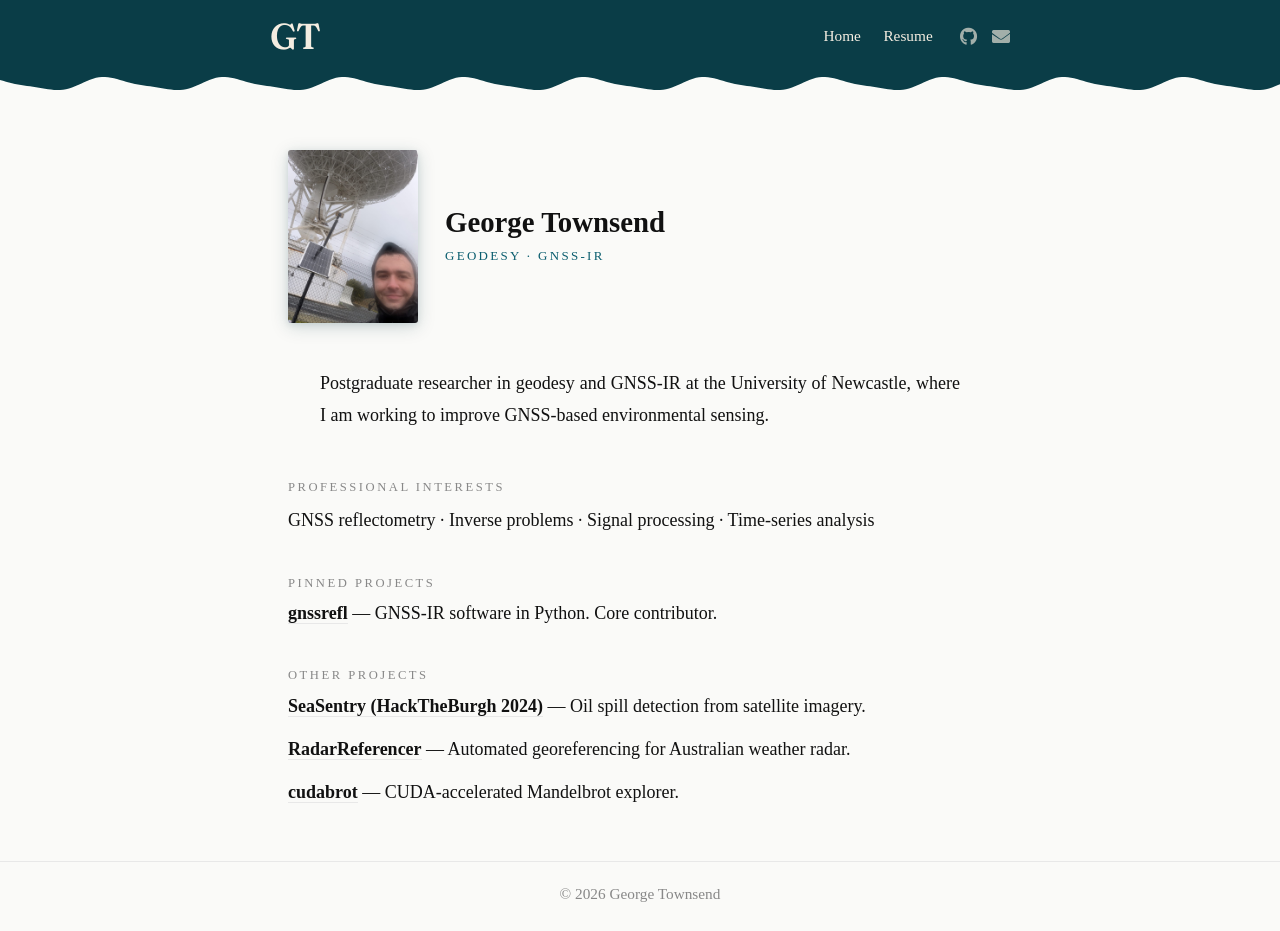
==== commit fee01b1f: "Update index.html" ====
--- a/index.html
+++ b/index.html
@@ -63,7 +63,7 @@
 
     <section class="bio">
       <p>
-        Postgraduate researcher in geodesy and GNSS-IR at the University of Newcastle. Visiting scholar at The Ohio State University Department of Geodetic Science, where I am working to improve GNSS-based environmental sensing.
+        Postgraduate researcher in geodesy and GNSS-IR at the University of Newcastle, where I am working to improve GNSS-based environmental sensing.
       </p>
     </section>
 
